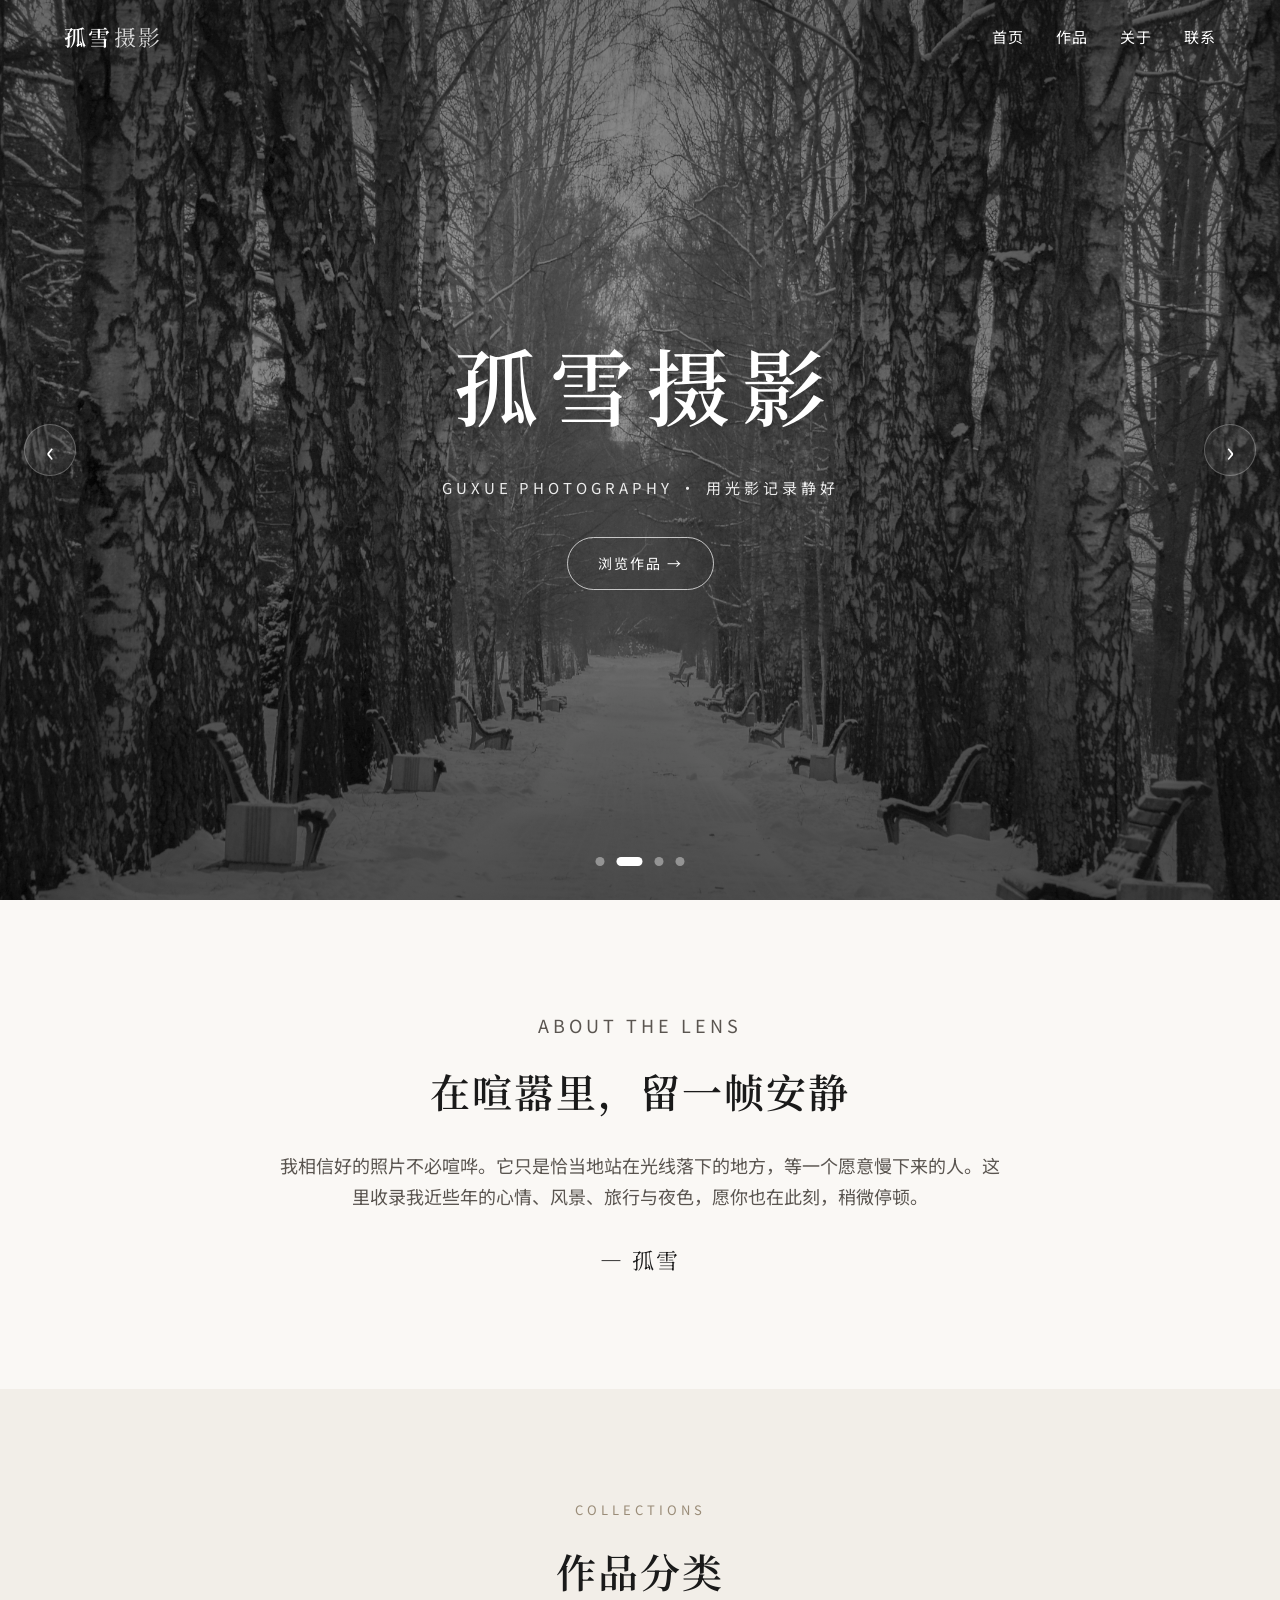
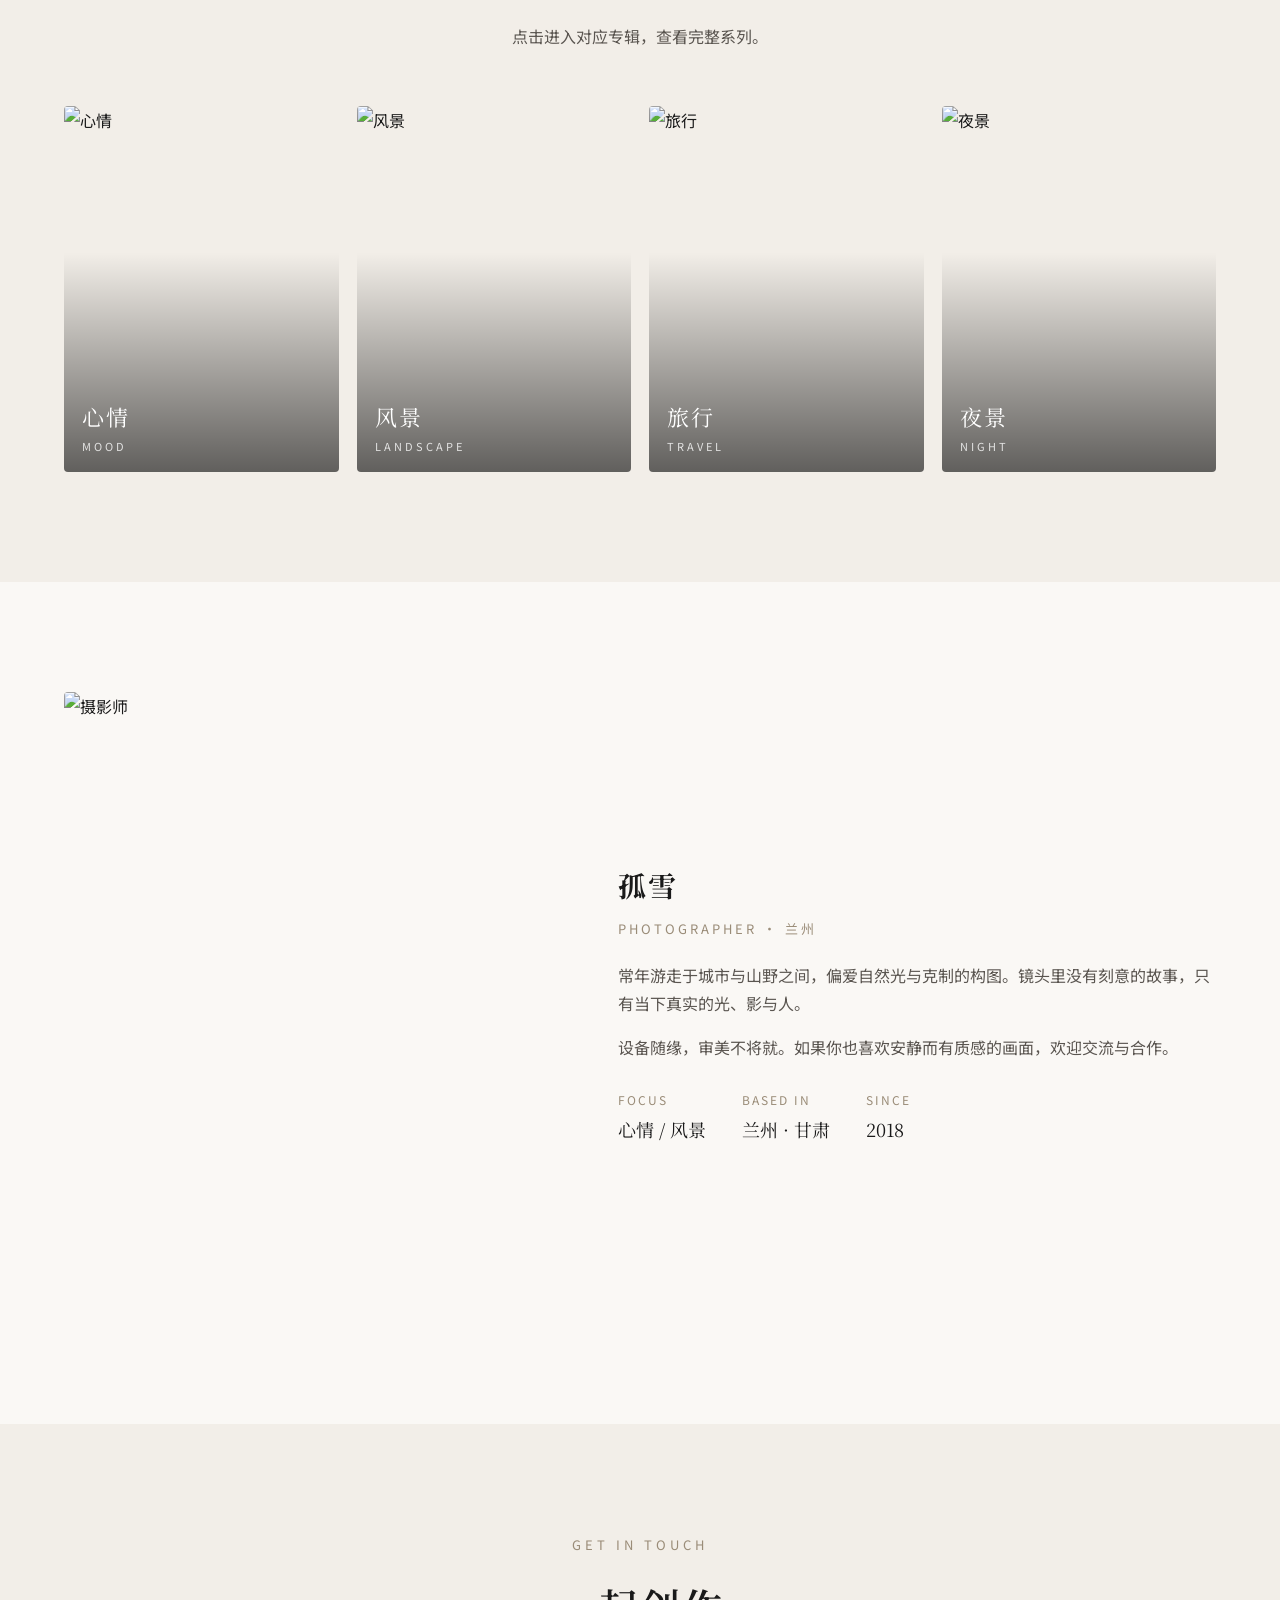
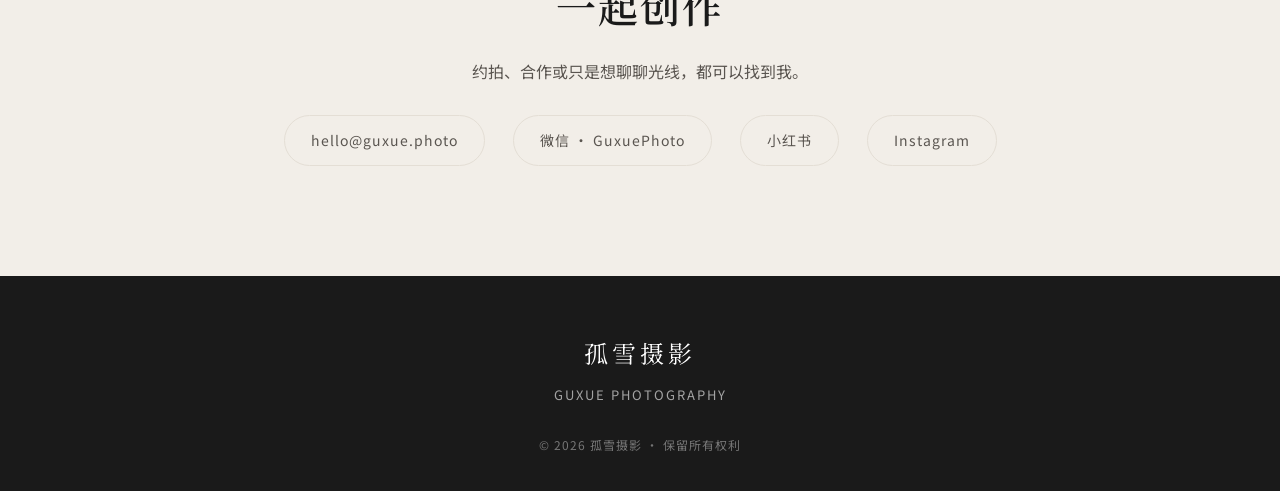
==== index.html @ 2b130150 "init: 孤雪摄影静态站点（首屏轮播 + 分类作品 + 关于 + 联系）" ====
<!DOCTYPE html>
<html lang="zh-CN">
<head>
  <meta charset="UTF-8">
  <meta name="viewport" content="width=device-width, initial-scale=1.0, viewport-fit=cover">
  <title>孤雪摄影 | Guxue Photography</title>
  <meta name="description" content="孤雪摄影 — 简约唯美的个人摄影作品集，涵盖心情、风景、旅行与夜景。">
  <meta property="og:title" content="孤雪摄影 | Guxue Photography">
  <meta property="og:description" content="简约唯美的个人摄影作品集，涵盖心情、风景、旅行与夜景。">
  <meta property="og:type" content="website">
  <meta name="theme-color" content="#1A1A1A">
  <link rel="preconnect" href="https://fonts.googleapis.com">
  <link rel="preconnect" href="https://fonts.gstatic.com" crossorigin>
  <link href="https://fonts.googleapis.com/css2?family=Noto+Sans+SC:wght@300;400;500&family=Noto+Serif+SC:wght@400;600&display=swap" rel="stylesheet">
  <link rel="stylesheet" href="css/style.css">
</head>
<body>

  <!-- 导航 -->
  <header class="nav" id="nav">
    <div class="container nav__inner">
      <a href="index.html" class="nav__logo">孤雪<span>摄影</span></a>
      <nav class="nav__links">
        <a href="#home">首页</a>
        <a href="gallery.html">作品</a>
        <a href="#about">关于</a>
        <a href="#contact">联系</a>
      </nav>
      <button class="nav__toggle" id="navToggle" aria-label="菜单">☰</button>
    </div>
  </header>

  <!-- 首屏轮播（图片放 images/hero/1.jpg ~ 4.jpg） -->
  <section class="hero" id="home">
    <div class="hero__slides" id="heroSlides">
      <div class="hero__slide is-active"><img src="images/hero/1.jpg" onerror="this.onerror=null;this.src='https://picsum.photos/seed/guxue-hero1/1920/1080'" alt="孤雪摄影作品"></div>
      <div class="hero__slide"><img src="images/hero/2.jpg" onerror="this.onerror=null;this.src='https://picsum.photos/seed/guxue-hero2/1920/1080'" alt="孤雪摄影作品"></div>
      <div class="hero__slide"><img src="images/hero/3.jpg" onerror="this.onerror=null;this.src='https://picsum.photos/seed/guxue-hero3/1920/1080'" alt="孤雪摄影作品"></div>
      <div class="hero__slide"><img src="images/hero/4.jpg" onerror="this.onerror=null;this.src='https://picsum.photos/seed/guxue-hero4/1920/1080'" alt="孤雪摄影作品"></div>
    </div>
    <button class="hero__arrow hero__arrow--prev" id="heroPrev" aria-label="上一张">‹</button>
    <button class="hero__arrow hero__arrow--next" id="heroNext" aria-label="下一张">›</button>
    <div class="hero__dots" id="heroDots"></div>
    <div class="hero__title">
      <h1>孤雪摄影</h1>
      <p class="hero__sub">Guxue Photography · 用光影记录静好</p>
      <a href="gallery.html" class="btn">浏览作品 →</a>
    </div>
  </section>

  <!-- 简介 -->
  <section class="section intro">
    <div class="container reveal">
      <p class="section__kicker">About the lens</p>
      <h2 class="section__title">在喧嚣里，留一帧安静</h2>
      <p style="margin-top:24px;">我相信好的照片不必喧哗。它只是恰当地站在光线落下的地方，等一个愿意慢下来的人。这里收录我近些年的心情、风景、旅行与夜色，愿你也在此刻，稍微停顿。</p>
      <p class="signature">— 孤雪</p>
    </div>
  </section>

  <!-- 分类预览（图片放 images/cats/mood.jpg 等） -->
  <section class="section section--alt">
    <div class="container">
      <div class="section__head reveal">
        <p class="section__kicker">Collections</p>
        <h2 class="section__title">作品分类</h2>
        <p class="section__desc">点击进入对应专辑，查看完整系列。</p>
      </div>
      <div class="cats reveal">
        <a class="cat-card" href="gallery.html?cat=mood">
          <img src="images/cats/mood.jpg" onerror="this.onerror=null;this.src='https://picsum.photos/seed/guxue-cat-mood/600/800'" alt="心情" loading="lazy">
          <div class="cat-card__label"><div class="zh">心情</div><div class="en">Mood</div></div>
        </a>
        <a class="cat-card" href="gallery.html?cat=landscape">
          <img src="images/cats/landscape.jpg" onerror="this.onerror=null;this.src='https://picsum.photos/seed/guxue-cat-landscape/600/800'" alt="风景" loading="lazy">
          <div class="cat-card__label"><div class="zh">风景</div><div class="en">Landscape</div></div>
        </a>
        <a class="cat-card" href="gallery.html?cat=travel">
          <img src="images/cats/travel.jpg" onerror="this.onerror=null;this.src='https://picsum.photos/seed/guxue-cat-travel/600/800'" alt="旅行" loading="lazy">
          <div class="cat-card__label"><div class="zh">旅行</div><div class="en">Travel</div></div>
        </a>
        <a class="cat-card" href="gallery.html?cat=night">
          <img src="images/cats/night.jpg" onerror="this.onerror=null;this.src='https://picsum.photos/seed/guxue-cat-night/600/800'" alt="夜景" loading="lazy">
          <div class="cat-card__label"><div class="zh">夜景</div><div class="en">Night</div></div>
        </a>
      </div>
    </div>
  </section>

  <!-- 关于（图片放 images/about.jpg） -->
  <section class="section" id="about">
    <div class="container about reveal">
      <div class="about__photo">
        <img src="images/about.jpg" onerror="this.onerror=null;this.src='https://picsum.photos/seed/guxue-about/700/875'" alt="摄影师" loading="lazy">
      </div>
      <div class="about__body">
        <h3>孤雪</h3>
        <p class="role">Photographer · 兰州</p>
        <p>常年游走于城市与山野之间，偏爱自然光与克制的构图。镜头里没有刻意的故事，只有当下真实的光、影与人。</p>
        <p>设备随缘，审美不将就。如果你也喜欢安静而有质感的画面，欢迎交流与合作。</p>
        <div class="about__meta">
          <div><span class="k">Focus</span><span class="v">心情 / 风景</span></div>
          <div><span class="k">Based in</span><span class="v">兰州 · 甘肃</span></div>
          <div><span class="k">Since</span><span class="v">2018</span></div>
        </div>
      </div>
    </div>
  </section>

  <!-- 联系 -->
  <section class="section section--alt contact" id="contact">
    <div class="container reveal">
      <p class="section__kicker">Get in touch</p>
      <h2 class="section__title">一起创作</h2>
      <p class="section__desc">约拍、合作或只是想聊聊光线，都可以找到我。</p>
      <div class="contact__links">
        <a href="mailto:hello@guxue.photo">hello@guxue.photo</a>
        <a href="#" target="_blank" rel="noopener">微信 · GuxuePhoto</a>
        <a href="#" target="_blank" rel="noopener">小红书</a>
        <a href="#" target="_blank" rel="noopener">Instagram</a>
      </div>
    </div>
  </section>

  <!-- 页脚 -->
  <footer class="footer">
    <div class="container">
      <div class="footer__logo">孤雪摄影</div>
      <div class="footer__tag">GUXUE PHOTOGRAPHY</div>
      <div class="footer__copy">© 2026 孤雪摄影 · 保留所有权利</div>
    </div>
  </footer>

  <script src="js/main.js"></script>
</body>
</html>
---- css/style.css ----
/* =========================================================
   孤雪摄影 Guxue Photography — 简约唯美风格
   纯静态 / 响应式 / 无框架依赖
   ========================================================= */

:root {
  --bg: #FAF8F5;          /* 米白主背景 */
  --bg-alt: #F2EEE8;      /* 浅灰区块背景 */
  --ink: #1A1A1A;         /* 主文字 */
  --ink-soft: #5A5550;    /* 次要文字 */
  --line: #E4DED5;        /* 分隔线 */
  --accent: #9A8C78;      /* 暖灰点缀 */
  --accent-deep: #6E6354;
  --maxw: 1200px;
  --radius: 4px;
  --ease: cubic-bezier(.22, .61, .36, 1);
  --serif: "Noto Serif SC", Georgia, "Songti SC", "SimSun", serif;
  --sans: "Noto Sans SC", "PingFang SC", "Microsoft YaHei", -apple-system, BlinkMacSystemFont, "Segoe UI", sans-serif;
}

* { box-sizing: border-box; margin: 0; padding: 0; }

html { scroll-behavior: smooth; }

body {
  font-family: var(--sans);
  background: var(--bg);
  color: var(--ink);
  line-height: 1.75;
  -webkit-font-smoothing: antialiased;
  text-rendering: optimizeLegibility;
}

img { display: block; max-width: 100%; }
a { color: inherit; text-decoration: none; }
button { font-family: inherit; cursor: pointer; border: none; background: none; }

.container { max-width: var(--maxw); margin: 0 auto; padding: 0 24px; }

/* 滚动渐显 */
.reveal { opacity: 0; transform: translateY(24px); transition: opacity .8s var(--ease), transform .8s var(--ease); }
.reveal.is-visible { opacity: 1; transform: none; }

/* ===================== 导航 ===================== */
.nav {
  position: fixed; top: 0; left: 0; right: 0; z-index: 100;
  padding: 18px 0;
  transition: background .4s var(--ease), padding .4s var(--ease), box-shadow .4s var(--ease);
}
.nav.is-scrolled {
  background: rgba(250, 248, 245, .85);
  backdrop-filter: saturate(180%) blur(12px);
  -webkit-backdrop-filter: saturate(180%) blur(12px);
  padding: 12px 0;
  box-shadow: 0 1px 0 var(--line);
}
.nav__inner { display: flex; align-items: center; justify-content: space-between; }
.nav__logo {
  font-family: var(--serif);
  font-size: 22px; font-weight: 600; letter-spacing: 2px; color: #fff;
  transition: color .4s var(--ease);
}
.nav__logo span { font-weight: 400; opacity: .8; margin-left: 2px; }
.nav.is-scrolled .nav__logo { color: var(--ink); }
.nav__links { display: flex; gap: 32px; }
.nav__links a {
  color: #fff; font-size: 15px; letter-spacing: 1px; position: relative; padding: 4px 0;
  transition: color .4s var(--ease);
}
.nav.is-scrolled .nav__links a { color: var(--ink-soft); }
.nav__links a::after {
  content: ""; position: absolute; left: 0; bottom: 0; height: 1px; width: 0;
  background: var(--accent); transition: width .35s var(--ease);
}
.nav__links a:hover { color: var(--accent-deep); }
.nav__links a:hover::after { width: 100%; }
.nav__toggle { display: none; color: #fff; font-size: 24px; line-height: 1; transition: color .4s var(--ease); }
.nav.is-scrolled .nav__toggle { color: var(--ink); }

/* ===================== 首屏轮播 ===================== */
.hero { position: relative; height: 100dvh; min-height: 560px; overflow: hidden; background: #111; }
.hero__slides { position: absolute; inset: 0; }
.hero__slide {
  position: absolute; inset: 0;
  background-size: cover; background-position: center;
  opacity: 0; transition: opacity 1.2s var(--ease);
}
.hero__slide.is-active { opacity: 1; }
.hero__slide img { position: absolute; inset: 0; width: 100%; height: 100%; object-fit: cover; }
.hero__slide::after { content: ""; position: absolute; inset: 0; background: linear-gradient(180deg, rgba(0,0,0,.35) 0%, rgba(0,0,0,.15) 40%, rgba(0,0,0,.45) 100%); }

.hero__title {
  position: absolute; inset: 0; z-index: 3;
  display: flex; flex-direction: column; align-items: center; justify-content: center;
  text-align: center; color: #fff; padding: 0 24px;
  pointer-events: none;
}
.hero__title h1 {
  font-family: var(--serif); font-weight: 600;
  font-size: clamp(40px, 8vw, 84px); letter-spacing: 12px; text-indent: 12px;
  text-shadow: 0 2px 30px rgba(0,0,0,.4);
}
.hero__sub {
  margin-top: 18px; font-size: clamp(12px, 1.6vw, 15px);
  letter-spacing: 4px; opacity: .9; text-transform: uppercase;
}
.hero__title .btn { pointer-events: auto; margin-top: 36px; }

.hero__arrow {
  position: absolute; top: 50%; transform: translateY(-50%); z-index: 4;
  width: 52px; height: 52px; border-radius: 50%;
  color: #fff; font-size: 28px; line-height: 1;
  display: flex; align-items: center; justify-content: center;
  background: rgba(255,255,255,.08); border: 1px solid rgba(255,255,255,.25);
  transition: background .3s var(--ease);
}
.hero__arrow:hover { background: rgba(255,255,255,.2); }
.hero__arrow--prev { left: 24px; }
.hero__arrow--next { right: 24px; }
.hero__dots { position: absolute; bottom: 34px; left: 50%; transform: translateX(-50%); z-index: 4; display: flex; gap: 12px; }
.hero__dot { width: 9px; height: 9px; border-radius: 50%; background: rgba(255,255,255,.4); transition: background .3s var(--ease), width .3s var(--ease); }
.hero__dot.is-active { background: #fff; width: 26px; border-radius: 5px; }

/* ===================== 通用按钮 ===================== */
.btn {
  display: inline-block; padding: 13px 30px;
  font-size: 14px; letter-spacing: 2px; color: #fff;
  border: 1px solid rgba(255,255,255,.7); border-radius: 40px;
  background: transparent; transition: all .35s var(--ease);
}
.btn:hover { background: #fff; color: var(--ink); }
.btn--solid { background: var(--ink); color: #fff; border-color: var(--ink); }
.btn--solid:hover { background: var(--accent-deep); border-color: var(--accent-deep); }

/* ===================== 区块通用 ===================== */
.section { padding: 110px 0; }
.section--alt { background: var(--bg-alt); }
.section__head { text-align: center; max-width: 640px; margin: 0 auto 56px; }
.section__kicker { font-size: 13px; letter-spacing: 4px; color: var(--accent); text-transform: uppercase; }
.section__title { font-family: var(--serif); font-size: clamp(28px, 4vw, 40px); font-weight: 600; margin-top: 14px; letter-spacing: 2px; }
.section__desc { margin-top: 16px; color: var(--ink-soft); font-size: 16px; }

/* ===================== 简介 ===================== */
.intro { text-align: center; }
.intro p { max-width: 720px; margin: 0 auto; font-size: 18px; color: var(--ink-soft); }
.intro .signature { font-family: var(--serif); font-size: 22px; color: var(--ink); margin-top: 28px; letter-spacing: 2px; }

/* ===================== 分类预览 ===================== */
.cats { display: grid; grid-template-columns: repeat(4, 1fr); gap: 18px; }
.cat-card {
  position: relative; aspect-ratio: 3 / 4; overflow: hidden; border-radius: var(--radius);
  display: block;
}
.cat-card img { width: 100%; height: 100%; object-fit: cover; transition: transform .8s var(--ease); }
.cat-card:hover img { transform: scale(1.06); }
.cat-card::after { content: ""; position: absolute; inset: 0; background: linear-gradient(180deg, transparent 40%, rgba(0,0,0,.6) 100%); }
.cat-card__label {
  position: absolute; left: 18px; bottom: 16px; z-index: 2; color: #fff;
}
.cat-card__label .zh { font-family: var(--serif); font-size: 22px; letter-spacing: 2px; }
.cat-card__label .en { font-size: 11px; letter-spacing: 3px; opacity: .8; text-transform: uppercase; }

/* ===================== 关于 ===================== */
.about { display: grid; grid-template-columns: 1fr 1.2fr; gap: 56px; align-items: center; }
.about__photo { aspect-ratio: 4 / 5; border-radius: var(--radius); overflow: hidden; }
.about__photo img { width: 100%; height: 100%; object-fit: cover; }
.about__body h3 { font-family: var(--serif); font-size: 28px; letter-spacing: 2px; margin-bottom: 8px; }
.about__body .role { color: var(--accent); letter-spacing: 3px; font-size: 13px; text-transform: uppercase; margin-bottom: 20px; }
.about__body p { color: var(--ink-soft); margin-bottom: 16px; }
.about__meta { display: flex; gap: 36px; margin-top: 28px; flex-wrap: wrap; }
.about__meta div span { display: block; }
.about__meta .k { font-size: 12px; letter-spacing: 2px; color: var(--accent); text-transform: uppercase; }
.about__meta .v { font-family: var(--serif); font-size: 18px; margin-top: 4px; }

/* ===================== 联系 ===================== */
.contact { text-align: center; }
.contact__links { display: flex; justify-content: center; gap: 28px; margin-top: 30px; flex-wrap: wrap; }
.contact__links a {
  padding: 12px 26px; border: 1px solid var(--line); border-radius: 40px;
  font-size: 14px; letter-spacing: 1px; color: var(--ink-soft); transition: all .3s var(--ease);
}
.contact__links a:hover { border-color: var(--accent); color: var(--accent-deep); }

/* ===================== 页脚 ===================== */
.footer { background: var(--ink); color: #fff; padding: 56px 0 36px; text-align: center; }
.footer__logo { font-family: var(--serif); font-size: 24px; letter-spacing: 4px; }
.footer__tag { color: rgba(255,255,255,.6); font-size: 13px; letter-spacing: 2px; margin-top: 10px; }
.footer__copy { margin-top: 28px; color: rgba(255,255,255,.4); font-size: 12px; letter-spacing: 1px; }

/* ===================== 作品页 ===================== */
.page-hero {
  height: 46vh; min-height: 320px; display: flex; align-items: center; justify-content: center;
  text-align: center; color: #fff; position: relative; overflow: hidden;
}
.page-hero__bg { position: absolute; inset: 0; width: 100%; height: 100%; object-fit: cover; }
.page-hero::after { content: ""; position: absolute; inset: 0; background: rgba(0,0,0,.45); }
.page-hero__inner { position: relative; z-index: 2; }
.page-hero h1 { font-family: var(--serif); font-size: clamp(32px, 6vw, 56px); letter-spacing: 8px; text-indent: 8px; }
.page-hero p { letter-spacing: 3px; opacity: .85; margin-top: 12px; font-size: 14px; text-transform: uppercase; }

/* 筛选 tab */
.filters { display: flex; justify-content: center; gap: 10px; flex-wrap: wrap; margin-bottom: 48px; }
.filter-btn {
  padding: 10px 24px; border: 1px solid var(--line); border-radius: 40px;
  font-size: 14px; letter-spacing: 2px; color: var(--ink-soft); transition: all .3s var(--ease);
}
.filter-btn:hover { border-color: var(--accent); color: var(--accent-deep); }
.filter-btn.is-active { background: var(--ink); color: #fff; border-color: var(--ink); }

/* 网格 */
.gallery-grid { display: grid; grid-template-columns: repeat(3, 1fr); gap: 16px; }
.gallery-item {
  position: relative; aspect-ratio: 4 / 3; overflow: hidden; border-radius: var(--radius);
  cursor: pointer; opacity: 1; transition: opacity .5s var(--ease), transform .5s var(--ease);
}
.gallery-item.is-hidden { display: none; }
.gallery-item img { width: 100%; height: 100%; object-fit: cover; transition: transform .8s var(--ease); }
.gallery-item:hover img { transform: scale(1.07); }
.gallery-item__overlay {
  position: absolute; inset: 0; display: flex; align-items: flex-end; padding: 18px;
  background: linear-gradient(180deg, transparent 50%, rgba(0,0,0,.55) 100%);
  opacity: 0; transition: opacity .4s var(--ease);
}
.gallery-item:hover .gallery-item__overlay { opacity: 1; }
.gallery-item__overlay span { color: #fff; font-family: var(--serif); font-size: 18px; letter-spacing: 1px; }

/* ===================== 灯箱 ===================== */
.lightbox {
  position: fixed; inset: 0; z-index: 200; background: rgba(20,18,16,.94);
  display: flex; align-items: center; justify-content: center;
  opacity: 0; visibility: hidden; transition: opacity .35s var(--ease), visibility .35s var(--ease);
}
.lightbox.is-open { opacity: 1; visibility: visible; }
.lightbox img { max-width: 90vw; max-height: 84vh; object-fit: contain; border-radius: 2px; }
.lightbox__close { position: absolute; top: 24px; right: 28px; color: #fff; font-size: 34px; line-height: 1; }
.lightbox__arrow {
  position: absolute; top: 50%; transform: translateY(-50%); color: #fff; font-size: 44px; line-height: 1;
  width: 60px; height: 60px; display: flex; align-items: center; justify-content: center; opacity: .7; transition: opacity .3s var(--ease);
}
.lightbox__arrow:hover { opacity: 1; }
.lightbox__arrow--prev { left: 24px; }
.lightbox__arrow--next { right: 24px; }
.lightbox__caption { position: absolute; bottom: 28px; left: 0; right: 0; text-align: center; color: rgba(255,255,255,.85); font-family: var(--serif); letter-spacing: 2px; }

/* ===================== 响应式 ===================== */
@media (max-width: 900px) {
  .cats { grid-template-columns: repeat(2, 1fr); }
  .about { grid-template-columns: 1fr; gap: 32px; }
  .about__photo { max-width: 420px; margin: 0 auto; }
  .gallery-grid { grid-template-columns: repeat(2, 1fr); }
  .section { padding: 80px 0; }
}

@media (max-width: 640px) {
  .nav__links {
    position: fixed; top: 0; right: 0; height: 100dvh; width: 72%; max-width: 320px;
    background: rgba(250,248,245,.98); backdrop-filter: blur(12px);
    flex-direction: column; justify-content: center; gap: 28px; padding: 40px;
    transform: translateX(100%); transition: transform .4s var(--ease); box-shadow: -10px 0 40px rgba(0,0,0,.1);
  }
  .nav__links.is-open { transform: translateX(0); }
  .nav__links a { color: var(--ink) !important; font-size: 18px; }
  .nav__toggle { display: block; z-index: 110; }
  .cats { grid-template-columns: repeat(2, 1fr); }
  .gallery-grid { grid-template-columns: 1fr; }
  .hero__arrow { width: 42px; height: 42px; font-size: 22px; }
  .hero__arrow--prev { left: 12px; }
  .hero__arrow--next { right: 12px; }
  .section { padding: 64px 0; }
  .container { padding: 0 18px; }
}
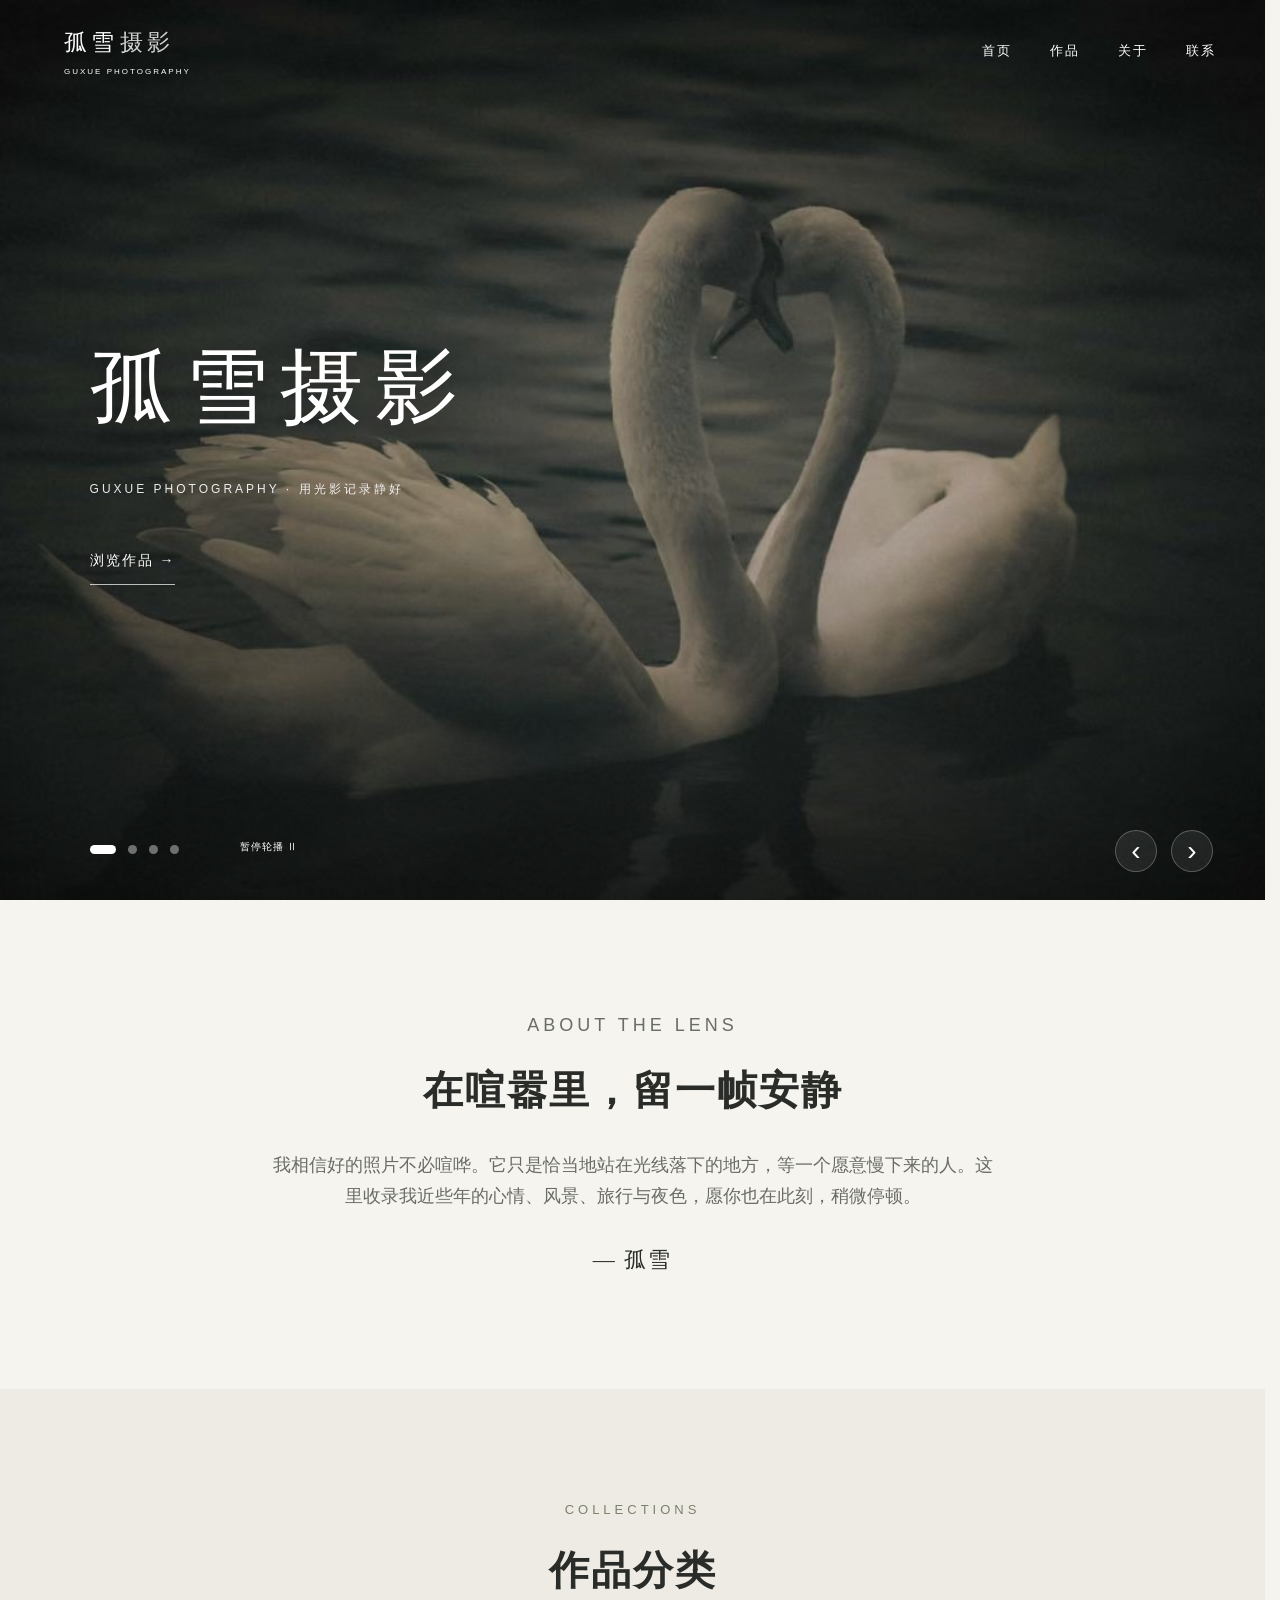
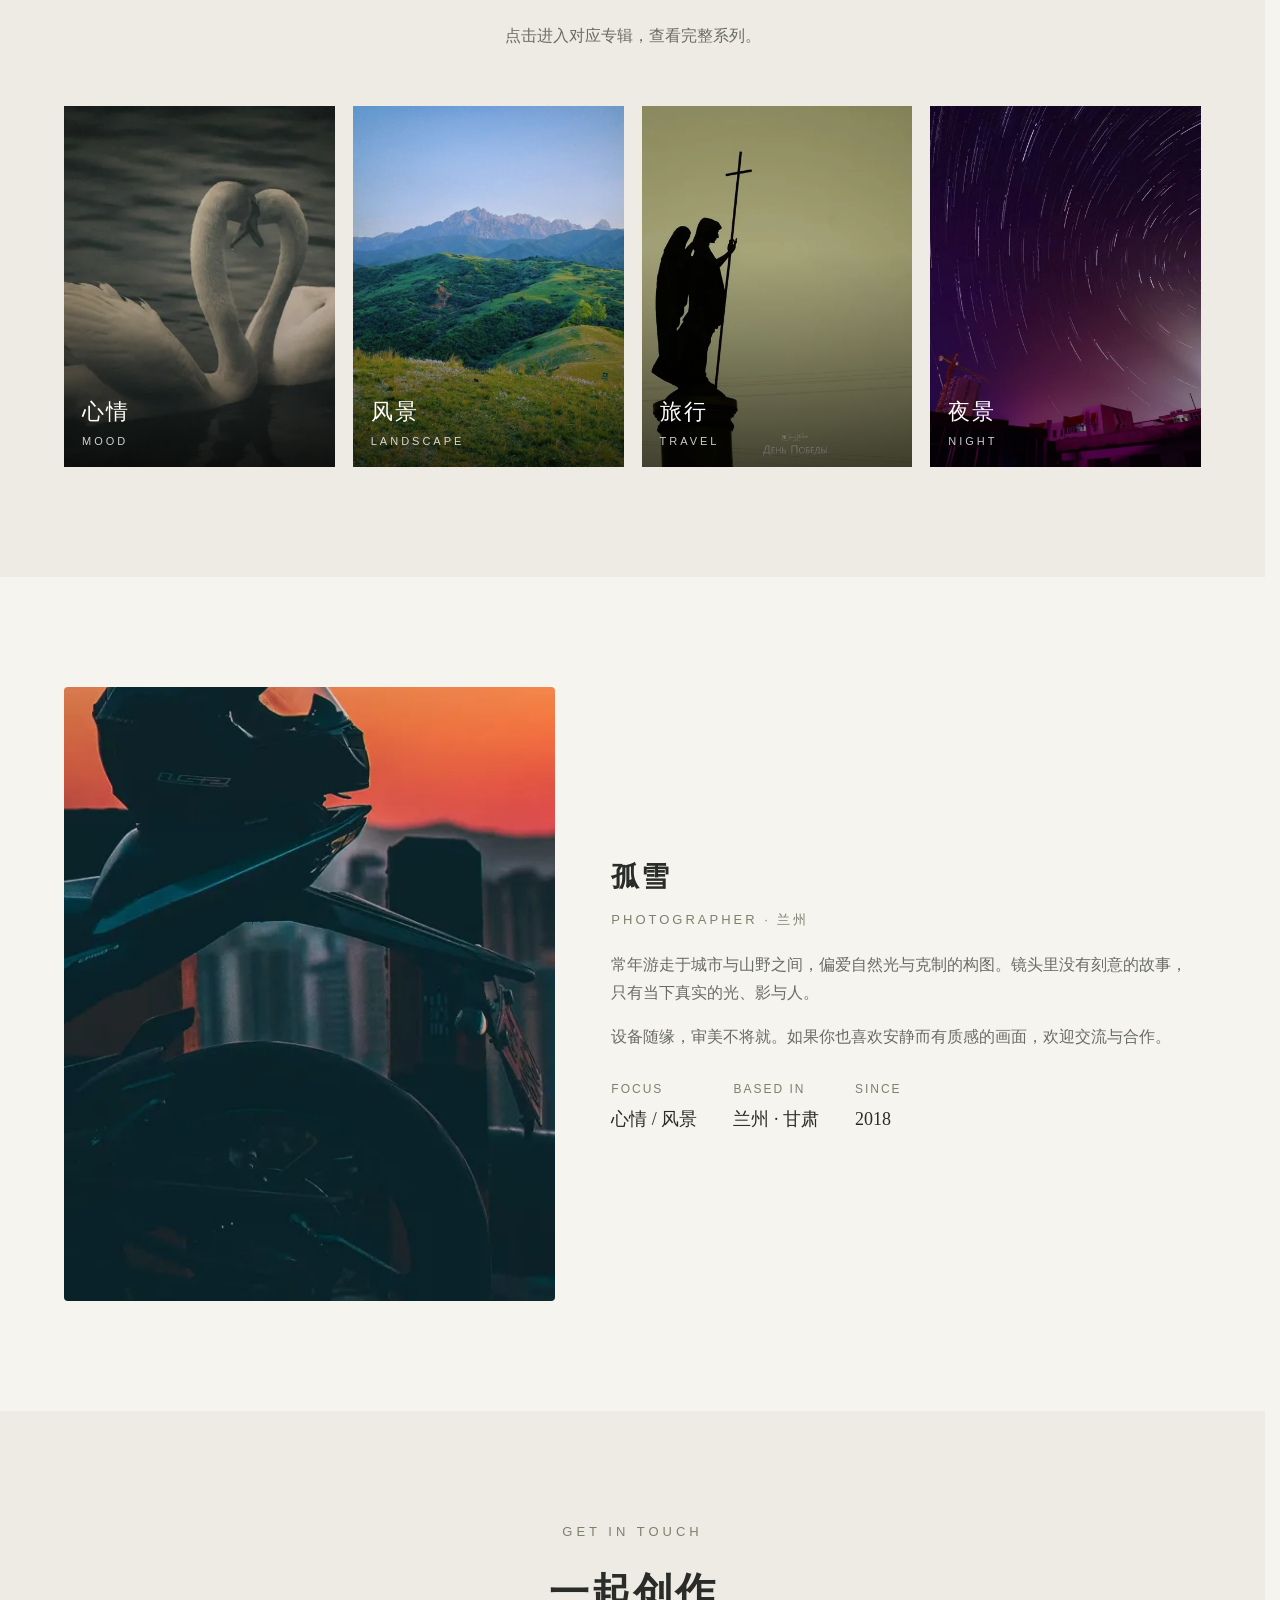
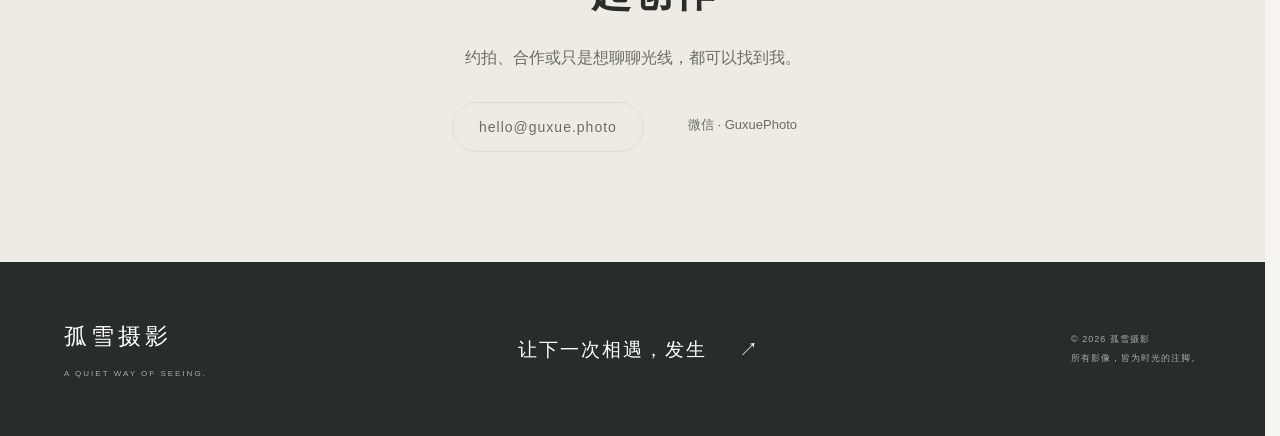
==== commit add1130f: "Redesign photography portfolio and immersive gallery" ====
--- a/index.html
+++ b/index.html
@@ -9,38 +9,36 @@
   <meta property="og:description" content="简约唯美的个人摄影作品集，涵盖心情、风景、旅行与夜景。">
   <meta property="og:type" content="website">
   <meta name="theme-color" content="#1A1A1A">
-  <link rel="preconnect" href="https://fonts.googleapis.com">
-  <link rel="preconnect" href="https://fonts.gstatic.com" crossorigin>
-  <link href="https://fonts.googleapis.com/css2?family=Noto+Sans+SC:wght@300;400;500&family=Noto+Serif+SC:wght@400;600&display=swap" rel="stylesheet">
   <link rel="stylesheet" href="css/style.css">
 </head>
-<body>
+<body class="home-page">
 
   <!-- 导航 -->
   <header class="nav" id="nav">
     <div class="container nav__inner">
-      <a href="index.html" class="nav__logo">孤雪<span>摄影</span></a>
-      <nav class="nav__links">
+      <a href="index.html" class="nav__logo">孤雪<span>摄影</span><small>GUXUE PHOTOGRAPHY</small></a>
+      <nav class="nav__links" id="navLinks" aria-label="主导航">
         <a href="#home">首页</a>
         <a href="gallery.html">作品</a>
         <a href="#about">关于</a>
         <a href="#contact">联系</a>
       </nav>
-      <button class="nav__toggle" id="navToggle" aria-label="菜单">☰</button>
+      <button class="nav__toggle" id="navToggle" aria-label="打开菜单" aria-controls="navLinks" aria-expanded="false">☰</button>
     </div>
   </header>
 
   <!-- 首屏轮播（图片放 images/hero/1.jpg ~ 4.jpg） -->
   <section class="hero" id="home">
     <div class="hero__slides" id="heroSlides">
-      <div class="hero__slide is-active"><img src="images/hero/1.jpg" onerror="this.onerror=null;this.src='https://picsum.photos/seed/guxue-hero1/1920/1080'" alt="孤雪摄影作品"></div>
-      <div class="hero__slide"><img src="images/hero/2.jpg" onerror="this.onerror=null;this.src='https://picsum.photos/seed/guxue-hero2/1920/1080'" alt="孤雪摄影作品"></div>
-      <div class="hero__slide"><img src="images/hero/3.jpg" onerror="this.onerror=null;this.src='https://picsum.photos/seed/guxue-hero3/1920/1080'" alt="孤雪摄影作品"></div>
-      <div class="hero__slide"><img src="images/hero/4.jpg" onerror="this.onerror=null;this.src='https://picsum.photos/seed/guxue-hero4/1920/1080'" alt="孤雪摄影作品"></div>
+      <div class="hero__slide is-active"><img src="images/hero/1.jpg" alt="孤雪摄影作品"></div>
+      <div class="hero__slide"><img src="images/hero/2.jpg" alt="孤雪摄影作品"></div>
+      <div class="hero__slide"><img src="images/hero/3.jpg" alt="孤雪摄影作品"></div>
+      <div class="hero__slide"><img src="images/hero/4.jpg" alt="孤雪摄影作品"></div>
     </div>
     <button class="hero__arrow hero__arrow--prev" id="heroPrev" aria-label="上一张">‹</button>
     <button class="hero__arrow hero__arrow--next" id="heroNext" aria-label="下一张">›</button>
     <div class="hero__dots" id="heroDots"></div>
+    <button class="hero-pause" id="heroPause" aria-pressed="false">暂停轮播 Ⅱ</button>
     <div class="hero__title">
       <h1>孤雪摄影</h1>
       <p class="hero__sub">Guxue Photography · 用光影记录静好</p>
@@ -58,7 +56,7 @@
     </div>
   </section>
 
-  <!-- 分类预览（图片放 images/cats/mood.jpg 等） -->
+  <!-- 分类预览（图片放 images/thumbs/mood/1.webp 等） -->
   <section class="section section--alt">
     <div class="container">
       <div class="section__head reveal">
@@ -68,30 +66,30 @@
       </div>
       <div class="cats reveal">
         <a class="cat-card" href="gallery.html?cat=mood">
-          <img src="images/cats/mood.jpg" onerror="this.onerror=null;this.src='https://picsum.photos/seed/guxue-cat-mood/600/800'" alt="心情" loading="lazy">
+          <img src="images/thumbs/mood/1.webp" alt="心情" loading="lazy">
           <div class="cat-card__label"><div class="zh">心情</div><div class="en">Mood</div></div>
         </a>
         <a class="cat-card" href="gallery.html?cat=landscape">
-          <img src="images/cats/landscape.jpg" onerror="this.onerror=null;this.src='https://picsum.photos/seed/guxue-cat-landscape/600/800'" alt="风景" loading="lazy">
+          <img src="images/thumbs/landscape/1.webp" alt="风景" loading="lazy">
           <div class="cat-card__label"><div class="zh">风景</div><div class="en">Landscape</div></div>
         </a>
         <a class="cat-card" href="gallery.html?cat=travel">
-          <img src="images/cats/travel.jpg" onerror="this.onerror=null;this.src='https://picsum.photos/seed/guxue-cat-travel/600/800'" alt="旅行" loading="lazy">
+          <img src="images/thumbs/travel/1.webp" alt="旅行" loading="lazy">
           <div class="cat-card__label"><div class="zh">旅行</div><div class="en">Travel</div></div>
         </a>
         <a class="cat-card" href="gallery.html?cat=night">
-          <img src="images/cats/night.jpg" onerror="this.onerror=null;this.src='https://picsum.photos/seed/guxue-cat-night/600/800'" alt="夜景" loading="lazy">
+          <img src="images/thumbs/night/1.webp" alt="夜景" loading="lazy">
           <div class="cat-card__label"><div class="zh">夜景</div><div class="en">Night</div></div>
         </a>
       </div>
     </div>
   </section>
 
-  <!-- 关于（图片放 images/about.jpg） -->
+  <!-- 关于（图片放 images/thumbs/mood/14.webp） -->
   <section class="section" id="about">
     <div class="container about reveal">
       <div class="about__photo">
-        <img src="images/about.jpg" onerror="this.onerror=null;this.src='https://picsum.photos/seed/guxue-about/700/875'" alt="摄影师" loading="lazy">
+        <img src="images/thumbs/mood/14.webp" alt="孤雪的摄影作品：镜头与光影" loading="lazy">
       </div>
       <div class="about__body">
         <h3>孤雪</h3>
@@ -115,21 +113,13 @@
       <p class="section__desc">约拍、合作或只是想聊聊光线，都可以找到我。</p>
       <div class="contact__links">
         <a href="mailto:hello@guxue.photo">hello@guxue.photo</a>
-        <a href="#" target="_blank" rel="noopener">微信 · GuxuePhoto</a>
-        <a href="#" target="_blank" rel="noopener">小红书</a>
-        <a href="#" target="_blank" rel="noopener">Instagram</a>
+        <span class="contact-note">微信 · GuxuePhoto</span>
       </div>
     </div>
   </section>
 
   <!-- 页脚 -->
-  <footer class="footer">
-    <div class="container">
-      <div class="footer__logo">孤雪摄影</div>
-      <div class="footer__tag">GUXUE PHOTOGRAPHY</div>
-      <div class="footer__copy">© 2026 孤雪摄影 · 保留所有权利</div>
-    </div>
-  </footer>
+  <footer class="footer"><div class="container footer__inner"><div><div class="footer__logo">孤雪摄影</div><div class="footer__tag">A QUIET WAY OF SEEING.</div></div><a class="footer__contact" href="#contact">让下一次相遇，发生 <span>↗</span></a><div class="footer__copy">© 2026 孤雪摄影<br>所有影像，皆为时光的注脚。</div></div></footer>
 
   <script src="js/main.js"></script>
 </body>
--- a/css/style.css
+++ b/css/style.css
@@ -269,3 +269,156 @@
   .section { padding: 64px 0; }
   .container { padding: 0 18px; }
 }
+
+/* Editorial exhibition — quiet paper, generous spacing, original image ratios. */
+:root { --bg: #f6f4ef; --bg-alt: #eeebe4; --ink: #292c28; --ink-soft: #696d64; --line: #dcded5; --accent: #7b826b; --accent-deep: #576047; --maxw: 1440px; --serif: "Noto Serif SC", "Songti SC", "SimSun", Georgia, serif; }
+html { scroll-padding-top: 100px; scrollbar-gutter: stable; }
+.container { padding-left: clamp(24px, 5vw, 80px); padding-right: clamp(24px, 5vw, 80px); }
+button { color: inherit; }
+a:focus-visible, button:focus-visible, [tabindex]:focus-visible { outline: 2px solid var(--accent-deep); outline-offset: 6px; }
+.skip-link { position: fixed; top: -100px; left: 20px; z-index: 300; background: var(--bg); padding: 12px; }
+.skip-link:focus { top: 10px; }
+.nav { padding: 23px 0; }
+.nav.is-scrolled { padding: 18px 0; background: rgba(246,244,239,.95); backdrop-filter: blur(16px); }
+.nav__logo { font-size: 23px; letter-spacing: 4px; font-weight: 400; }
+.nav__logo small { display: block; font-family: var(--sans); font-size: 8px; letter-spacing: 2px; margin-top: 2px; }
+.nav__links { gap: 38px; }
+.nav__links a { font-size: 13px; letter-spacing: 2px; }
+.nav__links a[aria-current="page"]::after { width: 100%; }
+.portfolio-intro { padding-top: 172px; padding-bottom: 65px; display: flex; align-items: flex-end; justify-content: space-between; gap: 30px; }
+.eyebrow { display: flex; align-items: center; gap: 10px; font-size: 10px; letter-spacing: 2.7px; color: var(--ink-soft); }
+.eyebrow > span { width: 21px; height: 1px; background: var(--accent-deep); }
+.portfolio-intro h1 { font-family: var(--serif); font-size: clamp(35px, 4.5vw, 65px); line-height: 1.55; font-weight: 400; letter-spacing: 5px; margin-top: 23px; }
+.title-poem { color: var(--accent-deep); }
+.portfolio-intro__note { padding: 0 0 10px 20px; }
+.note-index { font-size: 9px; letter-spacing: 2px; color: var(--accent-deep); }
+.portfolio-intro__note p { font-size: 12px; line-height: 2.2; color: var(--ink-soft); margin: 22px 0 25px; letter-spacing: 1px; }
+.portfolio-intro__note a { font-size: 11px; letter-spacing: 1px; }
+.portfolio-intro__note a span { margin-left: 38px; }
+.portfolio-works { scroll-margin-top: 24px; }
+.gallery-toolbar { display: flex; align-items: center; justify-content: space-between; border-top: 1px solid var(--line); padding: 20px 0 28px; gap: 20px; }
+.filters { justify-content: flex-start; gap: 28px; margin: 0; }
+.filter-btn { padding: 8px 0; border: 0; border-bottom: 1px solid transparent; border-radius: 0; font-size: 12px; letter-spacing: 1px; }
+.filter-btn.is-active { background: none; color: var(--ink); border-color: var(--ink); }
+.filter-btn sup { font-size: 8px; margin-left: 4px; opacity: .65; letter-spacing: 0; }
+.gallery-count { font-size: 10px; color: var(--ink-soft); letter-spacing: 1px; }
+.gallery-grid { display: block; columns: 3; column-gap: 28px; }
+.gallery-item { display: inline-block; width: 100%; aspect-ratio: auto; border-radius: 0; overflow: visible; break-inside: avoid; text-align: left; margin: 0 0 30px; vertical-align: top; }
+.gallery-item__frame { position: relative; display: block; overflow: hidden; background: #e5e5df; }
+.gallery-item img { width: 100%; height: auto; object-fit: contain; transition: transform 1.1s var(--ease), filter .7s; }
+.gallery-item:hover img { transform: scale(1.025); }
+.gallery-item__view { position: absolute; right: 16px; bottom: 16px; background: rgba(246,244,239,.93); border-radius: 50%; width: 55px; height: 55px; display: grid; place-items: center; font-size: 10px; opacity: 0; transform: translateY(8px); transition: .35s var(--ease); }
+.gallery-item:hover .gallery-item__view, .gallery-item:focus-visible .gallery-item__view { opacity: 1; transform: none; }
+.gallery-item__meta { display: flex; justify-content: space-between; align-items: center; padding: 12px 0; font-size: 11px; letter-spacing: 1.5px; }
+.gallery-item__meta small { font-size: 9px; color: var(--ink-soft); letter-spacing: 1px; }
+.has-error::after { content: '照片暂未载入 · 点击重试查看'; position: absolute; inset: 0; display: grid; place-items: center; font-size: 12px; color: var(--ink-soft); }
+.gallery-end { border-top: 1px solid var(--line); padding: 35px 0 65px; margin-top: 25px; display: flex; justify-content: space-between; color: var(--ink-soft); font-family: var(--serif); font-size: 13px; letter-spacing: 2px; }
+.gallery-end a { font-family: var(--sans); font-size: 10px; }
+.footer { background: #272d28; padding: 55px 0; text-align: left; }
+.footer__inner { display: flex; justify-content: space-between; align-items: center; gap: 30px; }
+.footer__logo { font-size: 23px; font-weight: 400; }
+.footer__tag { font-size: 8px; letter-spacing: 2px; }
+.footer__contact { font-family: var(--serif); font-size: 19px; letter-spacing: 2px; }
+.footer__contact span { margin-left: 25px; }
+.footer__copy { margin: 0; color: #a6aca4; font-size: 9px; line-height: 2.1; }
+/* Viewing room. Image transforms originate at the thumbnail's actual bounds. */
+.lightbox { background: rgba(16,20,18,.98); backdrop-filter: blur(15px); color: #eeeae1; transition: opacity .35s, visibility .35s; }
+.lightbox__top { position: absolute; top: max(25px, env(safe-area-inset-top)); left: 4vw; right: 4vw; display: flex; justify-content: space-between; align-items: center; }
+.lightbox__brand { font-family: var(--serif); font-size: 19px; letter-spacing: 3px; }
+.lightbox__brand small { font-family: var(--sans); font-size: 9px; letter-spacing: 2px; color: #a4aaa1; }
+.lightbox__tools { display: flex; align-items: center; gap: 28px; }
+.lightbox__tools button { color: #ecebe4; font-size: 11px; letter-spacing: 2px; min-height: 44px; }
+.lightbox__close { position: static; display: flex; align-items: center; gap: 12px; }
+.lightbox__close span { font-size: 27px; font-weight: 300; }
+.lightbox__stage { position: absolute; inset: 100px 100px 120px; display: flex; align-items: center; justify-content: center; touch-action: pan-y pinch-zoom; }
+.lightbox__stage img { width: auto; height: auto; max-width: 100%; max-height: 100%; object-fit: contain; border-radius: 0; transform-origin: top left; cursor: zoom-in; box-shadow: 0 15px 80px #0004; }
+.lightbox__stage.is-zoomed { overflow: auto; display: block; touch-action: pan-x pan-y pinch-zoom; }
+.lightbox__stage.is-zoomed img { width: 200%; max-width: none; max-height: none; cursor: zoom-out; }
+.lightbox__status { position: absolute; bottom: -30px; color: #bbc0b8; font-size: 11px; letter-spacing: 1px; }
+.lightbox__arrow { width: 48px; height: 48px; border: 1px solid #ffffff30; border-radius: 50%; font-size: 22px; color: #e3e6dd; opacity: .85; z-index: 2; }
+.lightbox__arrow--prev { left: 25px; }
+.lightbox__arrow--next { right: 25px; }
+.lightbox__arrow:hover { background: #ffffff15; }
+.lightbox__bottom { position: absolute; bottom: max(28px, env(safe-area-inset-bottom)); left: 4vw; right: 4vw; display: flex; align-items: center; justify-content: space-between; gap: 20px; pointer-events: none; }
+.lightbox__bottom .eyebrow { color: #a3ad9d; font-size: 8px; letter-spacing: 2px; }
+.lightbox__caption { position: static; text-align: left; font-size: 19px; margin-top: 7px; }
+#lightboxCounter { font-family: Georgia, serif; font-size: 20px; letter-spacing: 4px; }
+.lightbox__hint { font-size: 10px; color: #abb2a7; letter-spacing: 1px; }
+.lightbox__hint span { display: none; }
+.lightbox__progress { position: absolute; bottom: 0; height: 2px; left: 0; background: #b3bc9f; transition: width .4s; }
+.lightbox button:focus-visible { outline-color: #c6d0b4; }
+/* Home shares the same typography and restrained motion. */
+.hero__title { align-items: flex-start; text-align: left; padding: 0 max(7vw, 28px); }
+.hero__title h1 { font-weight: 400; letter-spacing: 12px; font-size: clamp(44px, 6.5vw, 88px); text-indent: 0; }
+.hero__sub { font-size: 12px; letter-spacing: 3px; }
+.hero__title .btn { border-radius: 0; border-width: 0 0 1px; padding: 12px 0; }
+.hero__slide img { transform: scale(1.035); transition: transform 8s linear; }
+.hero__slide.is-active img { transform: scale(1); }
+.hero__arrow { top: auto; bottom: 28px; width: 42px; height: 42px; transform: none; }
+.hero__arrow--prev { left: auto; right: 108px; }
+.hero__arrow--next { right: 52px; }
+.hero__dots { left: max(7vw, 28px); transform: none; bottom: 46px; }
+.hero-pause { position: absolute; bottom: 35px; left: calc(max(7vw, 28px) + 150px); color: #fff; z-index: 5; min-height: 36px; font-size: 10px; letter-spacing: 1px; }
+.cat-card { border-radius: 0; }
+.contact__links .contact-note { padding: 12px 16px; font-size: 13px; color: var(--ink-soft); }
+@media (min-width: 1550px) { .gallery-grid { column-gap: 36px; } }
+@media (max-width: 900px) {
+  .portfolio-intro { padding-top: 145px; gap: 20px; }
+  .portfolio-intro h1 { font-size: 40px; }
+  .portfolio-intro__note p { font-size: 11px; }
+  .gallery-grid { columns: 2; column-gap: 22px; }
+  .gallery-count { display: none; }
+  .footer__inner { flex-wrap: wrap; }
+  .lightbox__stage { inset: 100px 80px 130px; }
+  .lightbox__hint { display: none; }
+}
+@media (max-width: 640px) {
+  .nav.is-scrolled { padding: 13px 0; }
+  .nav__logo { font-size: 20px; }
+  .nav__logo small { font-size: 7px; }
+  .nav__links { visibility: hidden; }
+  .nav__links.is-open { visibility: visible; }
+  .nav__toggle { min-width: 44px; min-height: 44px; }
+  .portfolio-intro { display: block; padding-top: 127px; padding-bottom: 35px; }
+  .portfolio-intro h1 { font-size: clamp(29px, 7.5vw, 43px); letter-spacing: 2px; margin-top: 22px; }
+  .eyebrow { font-size: 8px; letter-spacing: 2px; }
+  .portfolio-intro__note { padding: 24px 0 0; }
+  .note-index, .portfolio-intro__note a { display: none; }
+  .portfolio-intro__note p { margin: 0; font-size: 11px; }
+  .filters { gap: 22px; flex-wrap: nowrap; width: 100%; justify-content: space-between; }
+  .filter-btn { font-size: 12px; min-height: 44px; white-space: nowrap; }
+  .filter-btn sup { margin-left: 1px; }
+  .gallery-toolbar { padding: 9px 0 19px; }
+  .gallery-grid { columns: 2; column-gap: 14px; }
+  .gallery-item { margin-bottom: 15px; }
+  .gallery-item__meta { font-size: 10px; letter-spacing: 0; padding-top: 9px; }
+  .gallery-item__meta small { font-size: 8px; }
+  .gallery-item__view { display: none; }
+  .gallery-end { padding: 25px 0 40px; font-size: 11px; letter-spacing: 1px; }
+  .footer { padding: 35px 0; }
+  .footer__inner { display: block; }
+  .footer__contact { display: inline-block; margin: 30px 0; font-size: 17px; }
+  .lightbox__top { top: max(13px, env(safe-area-inset-top)); left: 20px; right: 20px; }
+  .lightbox__brand small { display: none; }
+  .lightbox__tools { gap: 20px; }
+  .lightbox__stage { inset: 80px 16px 155px; }
+  .lightbox__arrow { top: auto; bottom: 96px; transform: none; width: 44px; height: 44px; }
+  .lightbox__arrow--prev { left: 20px; }
+  .lightbox__arrow--next { right: 20px; }
+  .lightbox__bottom { left: 20px; right: 20px; bottom: max(23px, env(safe-area-inset-bottom)); }
+  .lightbox__caption { font-size: 16px; }
+  #lightboxCounter { font-size: 16px; }
+  .hero__sub { font-size: 10px; letter-spacing: 1px; }
+  .hero__arrow--prev { left: auto; right: 74px; }
+  .hero__arrow--next { right: 20px; }
+  .hero-pause { left: max(7vw, 28px); bottom: 65px; }
+}
+@media (prefers-reduced-motion: reduce) {
+  html { scroll-behavior: auto; }
+  *, *::before, *::after { animation-duration: .01ms !important; transition-duration: .01ms !important; }
+  .reveal { opacity: 1; transform: none; }
+  .hero__slide img, .gallery-item:hover img { transform: none; }
+}
+/* Closing fades must never intercept a subsequent click on the page. */
+.lightbox { pointer-events: none; }
+.lightbox.is-open { pointer-events: auto; }
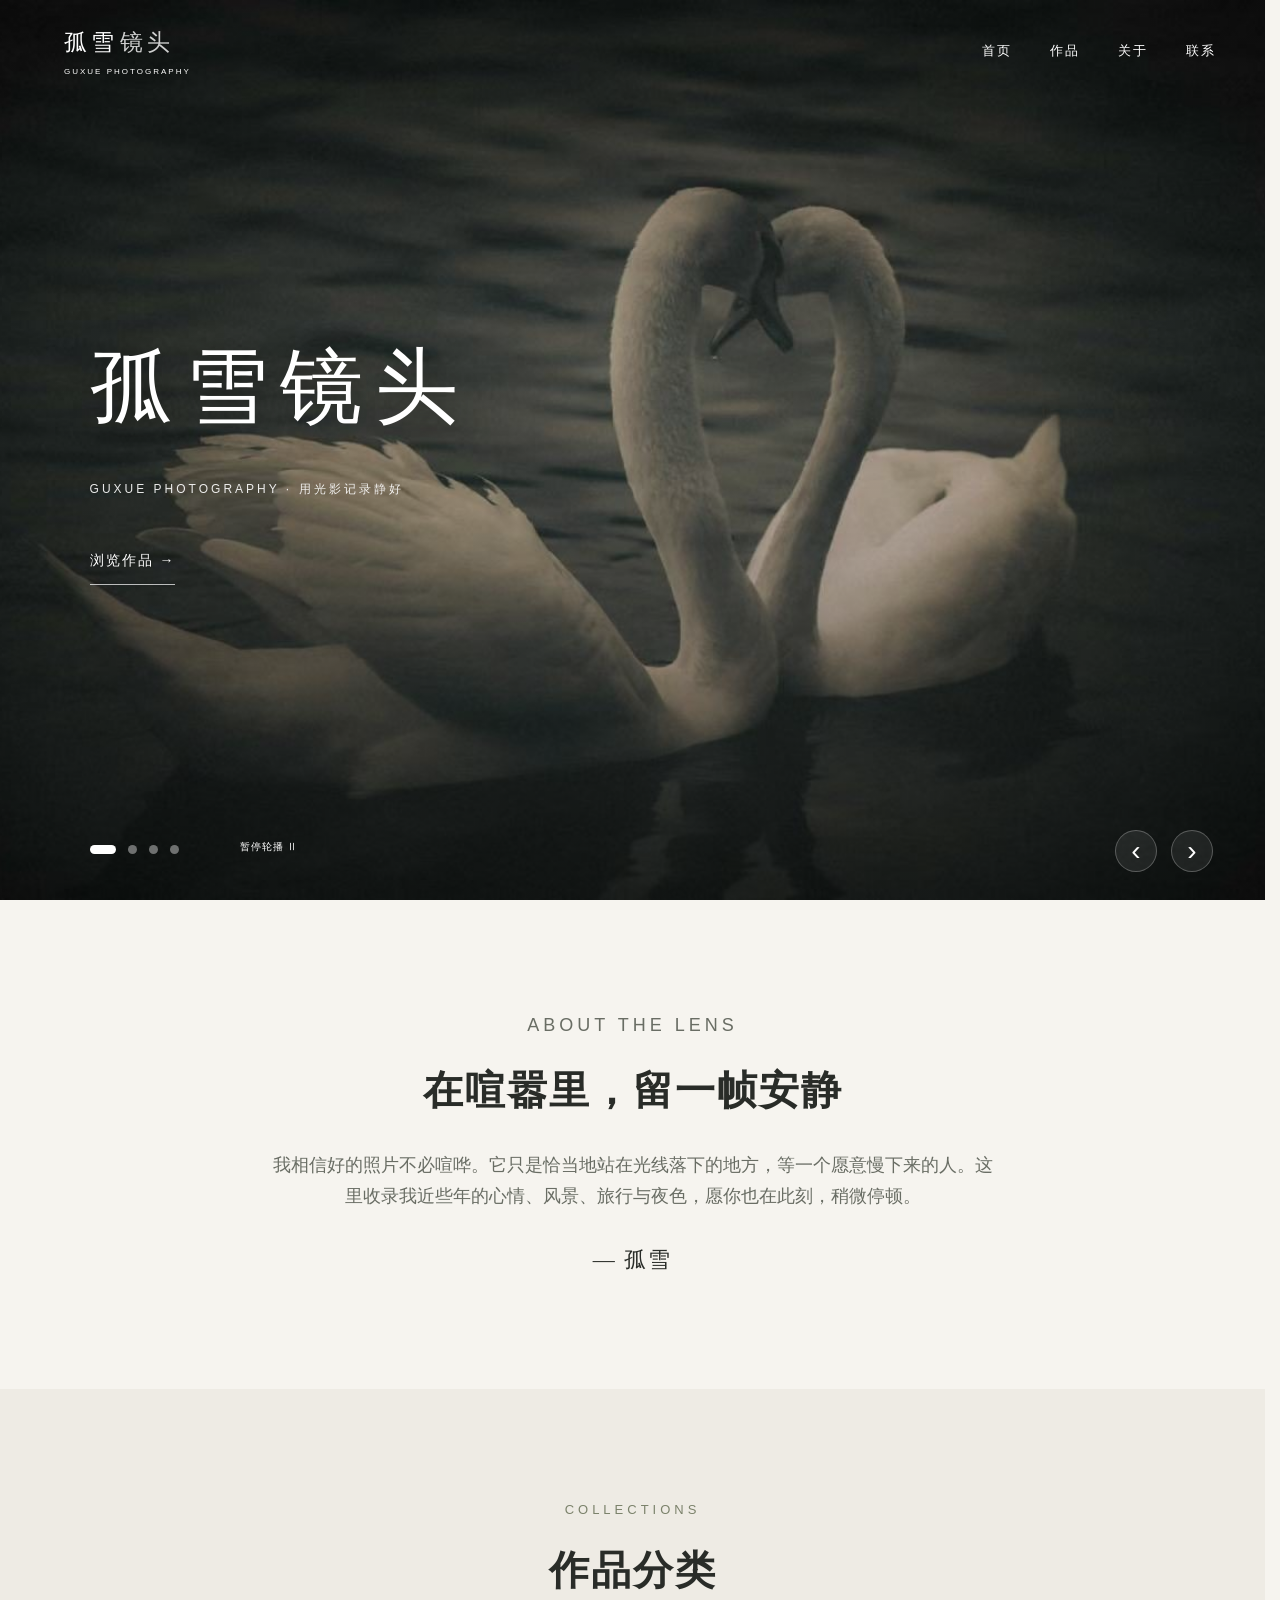
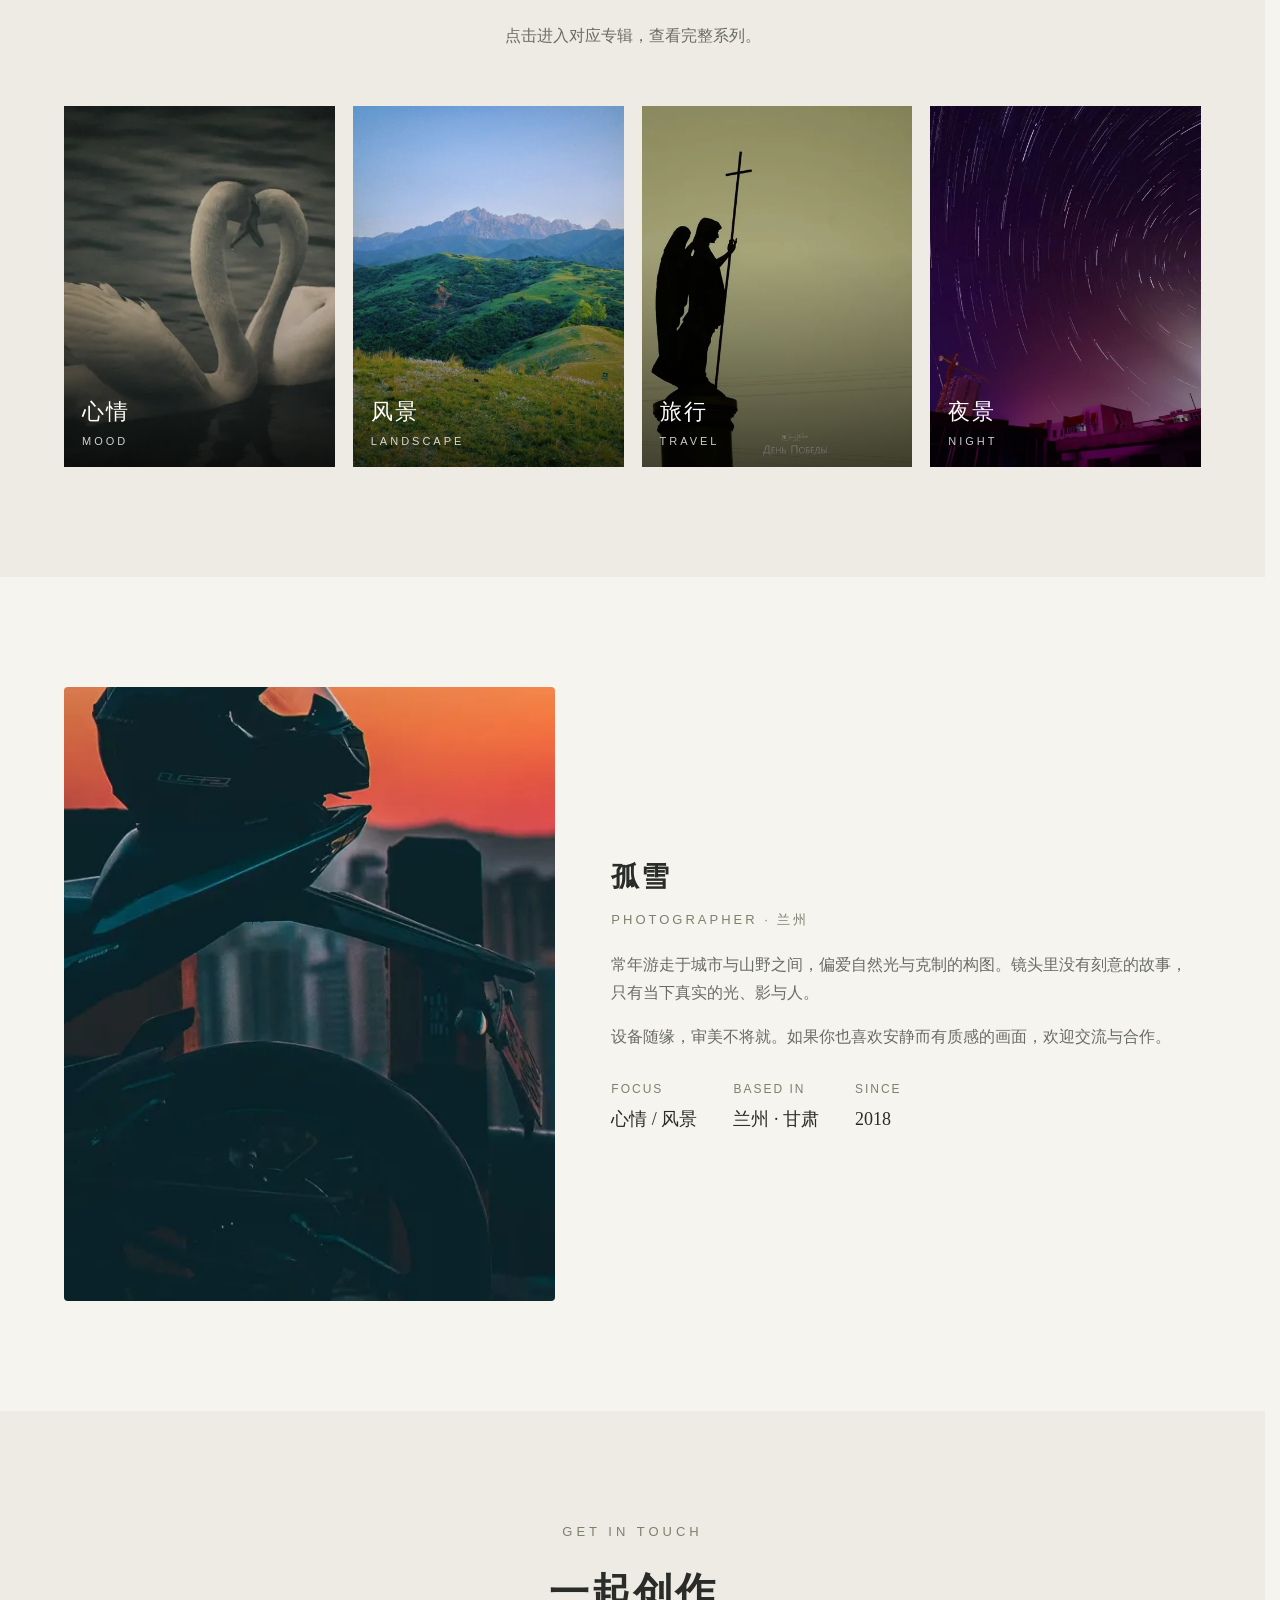
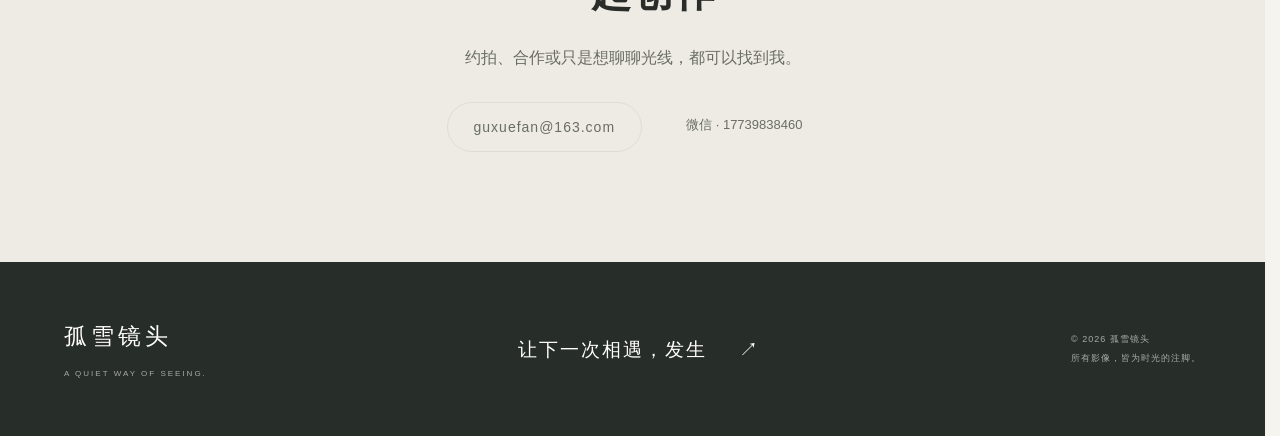
==== commit 96901f7d: "Rename portfolio to Guxue Lens and update contact details" ====
--- a/index.html
+++ b/index.html
@@ -3,9 +3,9 @@
 <head>
   <meta charset="UTF-8">
   <meta name="viewport" content="width=device-width, initial-scale=1.0, viewport-fit=cover">
-  <title>孤雪摄影 | Guxue Photography</title>
-  <meta name="description" content="孤雪摄影 — 简约唯美的个人摄影作品集，涵盖心情、风景、旅行与夜景。">
-  <meta property="og:title" content="孤雪摄影 | Guxue Photography">
+  <title>孤雪镜头 | Guxue Photography</title>
+  <meta name="description" content="孤雪镜头 — 简约唯美的个人摄影作品集，涵盖心情、风景、旅行与夜景。">
+  <meta property="og:title" content="孤雪镜头 | Guxue Photography">
   <meta property="og:description" content="简约唯美的个人摄影作品集，涵盖心情、风景、旅行与夜景。">
   <meta property="og:type" content="website">
   <meta name="theme-color" content="#1A1A1A">
@@ -16,7 +16,7 @@
   <!-- 导航 -->
   <header class="nav" id="nav">
     <div class="container nav__inner">
-      <a href="index.html" class="nav__logo">孤雪<span>摄影</span><small>GUXUE PHOTOGRAPHY</small></a>
+      <a href="index.html" class="nav__logo">孤雪<span>镜头</span><small>GUXUE PHOTOGRAPHY</small></a>
       <nav class="nav__links" id="navLinks" aria-label="主导航">
         <a href="#home">首页</a>
         <a href="gallery.html">作品</a>
@@ -30,17 +30,17 @@
   <!-- 首屏轮播（图片放 images/hero/1.jpg ~ 4.jpg） -->
   <section class="hero" id="home">
     <div class="hero__slides" id="heroSlides">
-      <div class="hero__slide is-active"><img src="images/hero/1.jpg" alt="孤雪摄影作品"></div>
-      <div class="hero__slide"><img src="images/hero/2.jpg" alt="孤雪摄影作品"></div>
-      <div class="hero__slide"><img src="images/hero/3.jpg" alt="孤雪摄影作品"></div>
-      <div class="hero__slide"><img src="images/hero/4.jpg" alt="孤雪摄影作品"></div>
+      <div class="hero__slide is-active"><img src="images/hero/1.jpg" alt="孤雪镜头作品"></div>
+      <div class="hero__slide"><img src="images/hero/2.jpg" alt="孤雪镜头作品"></div>
+      <div class="hero__slide"><img src="images/hero/3.jpg" alt="孤雪镜头作品"></div>
+      <div class="hero__slide"><img src="images/hero/4.jpg" alt="孤雪镜头作品"></div>
     </div>
     <button class="hero__arrow hero__arrow--prev" id="heroPrev" aria-label="上一张">‹</button>
     <button class="hero__arrow hero__arrow--next" id="heroNext" aria-label="下一张">›</button>
     <div class="hero__dots" id="heroDots"></div>
     <button class="hero-pause" id="heroPause" aria-pressed="false">暂停轮播 Ⅱ</button>
     <div class="hero__title">
-      <h1>孤雪摄影</h1>
+      <h1>孤雪镜头</h1>
       <p class="hero__sub">Guxue Photography · 用光影记录静好</p>
       <a href="gallery.html" class="btn">浏览作品 →</a>
     </div>
@@ -112,14 +112,14 @@
       <h2 class="section__title">一起创作</h2>
       <p class="section__desc">约拍、合作或只是想聊聊光线，都可以找到我。</p>
       <div class="contact__links">
-        <a href="mailto:hello@guxue.photo">hello@guxue.photo</a>
-        <span class="contact-note">微信 · GuxuePhoto</span>
+        <a href="mailto:guxuefan@163.com">guxuefan@163.com</a>
+        <span class="contact-note">微信 · 17739838460</span>
       </div>
     </div>
   </section>
 
   <!-- 页脚 -->
-  <footer class="footer"><div class="container footer__inner"><div><div class="footer__logo">孤雪摄影</div><div class="footer__tag">A QUIET WAY OF SEEING.</div></div><a class="footer__contact" href="#contact">让下一次相遇，发生 <span>↗</span></a><div class="footer__copy">© 2026 孤雪摄影<br>所有影像，皆为时光的注脚。</div></div></footer>
+  <footer class="footer"><div class="container footer__inner"><div><div class="footer__logo">孤雪镜头</div><div class="footer__tag">A QUIET WAY OF SEEING.</div></div><a class="footer__contact" href="#contact">让下一次相遇，发生 <span>↗</span></a><div class="footer__copy">© 2026 孤雪镜头<br>所有影像，皆为时光的注脚。</div></div></footer>
 
   <script src="js/main.js"></script>
 </body>
--- a/css/style.css
+++ b/css/style.css
@@ -1,5 +1,5 @@
 /* =========================================================
-   孤雪摄影 Guxue Photography — 简约唯美风格
+   孤雪镜头 Guxue Photography — 简约唯美风格
    纯静态 / 响应式 / 无框架依赖
    ========================================================= */
 
